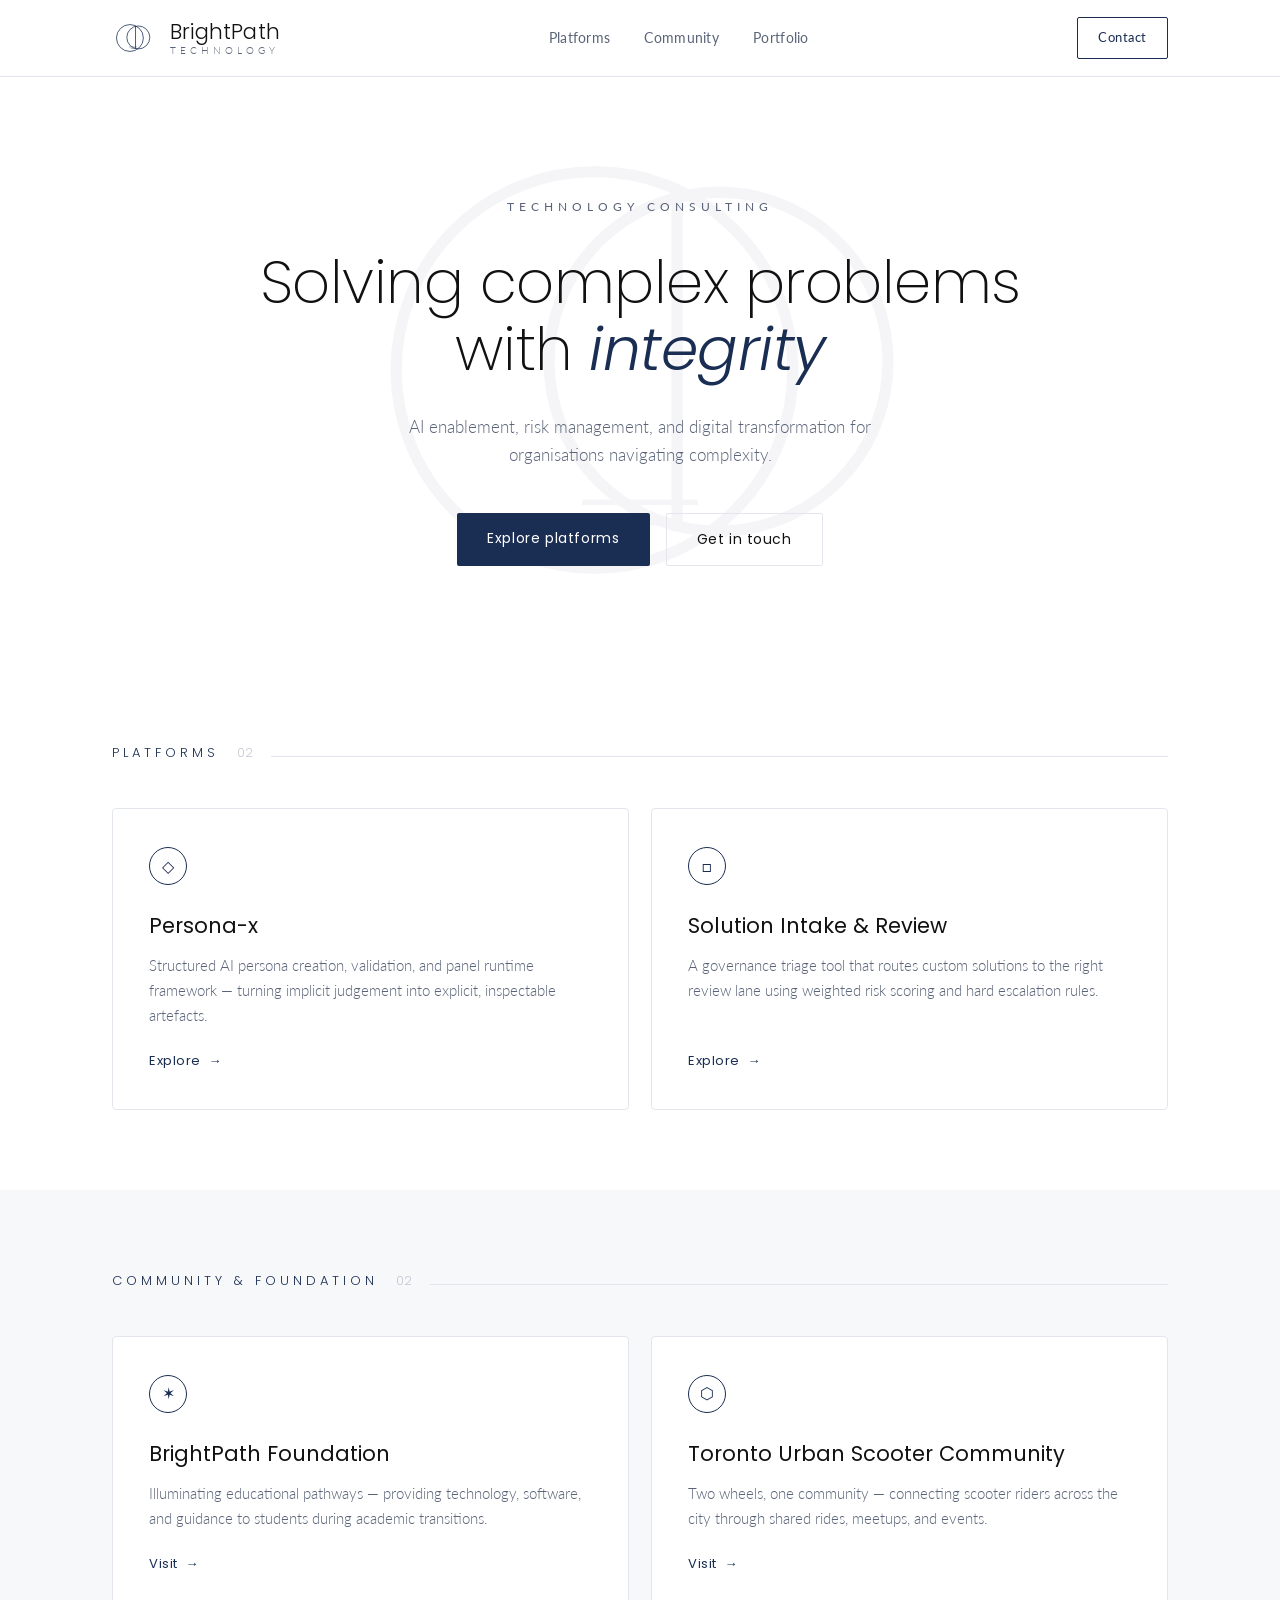
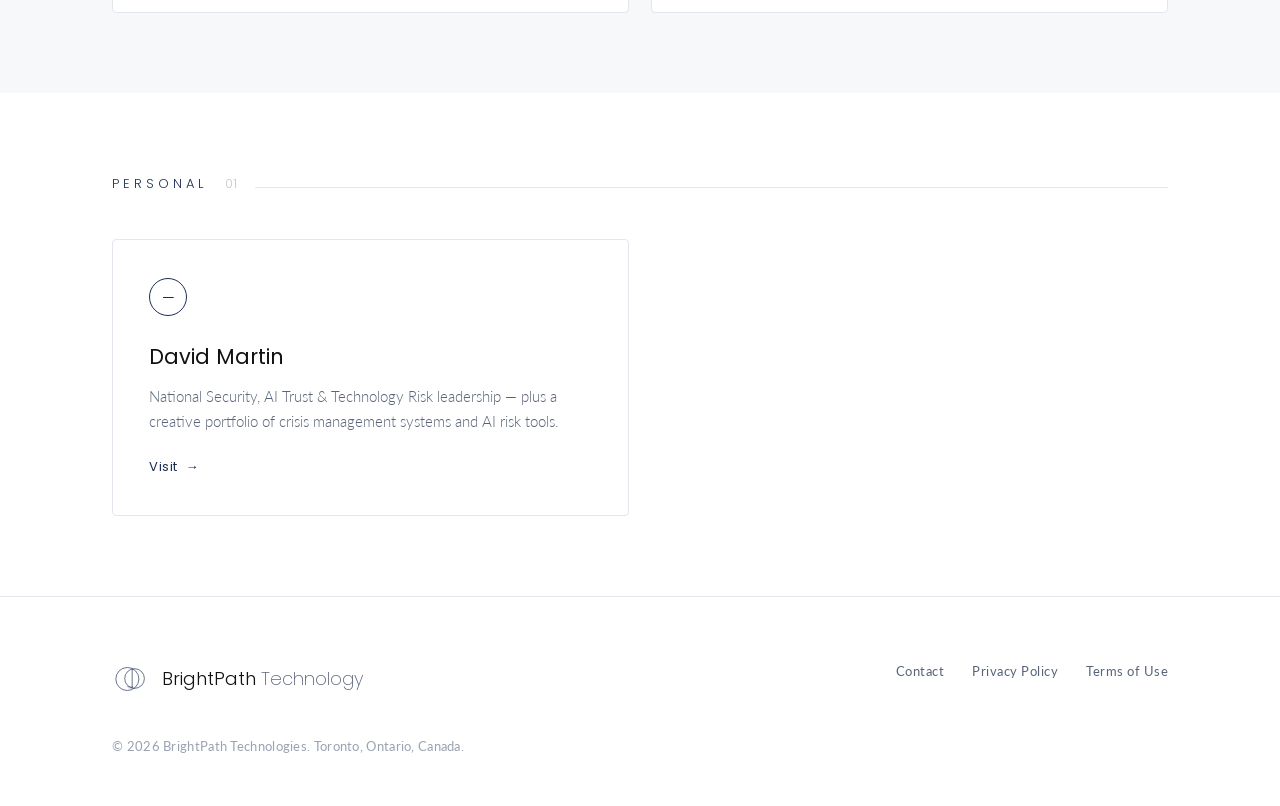
==== index.html @ d6ebf039 "Rebranded BrightPath Technology site (static): navy mark, Poppins/Lato, hub + persona-x + tusc + pre" ====
<!DOCTYPE html>
<html lang="en">
<head>
<meta charset="UTF-8">
<meta name="viewport" content="width=device-width, initial-scale=1.0">
<title>BrightPath Technology</title>
<meta name="description" content="Solving complex problems with integrity, insight, and innovation. AI enablement, risk management, and digital transformation.">
<link rel="preconnect" href="https://fonts.googleapis.com">
<link rel="preconnect" href="https://fonts.gstatic.com" crossorigin>
<link href="https://fonts.googleapis.com/css2?family=Poppins:wght@200;300;400;500&family=Lato:wght@300;400&display=swap" rel="stylesheet">
<style>
  :root{
    --navy:#1A2D52;
    --navy-soft:#2a3f6b;
    --ink:#111111;
    --grey:#5a6478;
    --line:#e3e6ec;
    --paper:#ffffff;
    --bg-tint:#f7f8fa;
  }
  *{margin:0;padding:0;box-sizing:border-box}
  html{scroll-behavior:smooth}
  body{
    font-family:'Lato',-apple-system,sans-serif;
    color:var(--ink);
    background:var(--paper);
    line-height:1.65;
    -webkit-font-smoothing:antialiased;
  }
  .wrap{max-width:1120px;margin:0 auto;padding:0 32px}
  a{color:inherit;text-decoration:none}
  h1,h2,h3,.word{font-family:'Poppins',sans-serif}

  /* ---------- Header ---------- */
  header{position:sticky;top:0;z-index:50;background:rgba(255,255,255,.88);backdrop-filter:blur(10px);border-bottom:1px solid var(--line)}
  .nav{display:flex;align-items:center;justify-content:space-between;height:76px}
  .brand{display:flex;align-items:center;gap:16px}
  .brand svg{width:42px;height:42px;display:block}
  .brand .txt{display:flex;flex-direction:column;line-height:1}
  .brand .word{font-weight:300;font-size:21px;color:var(--ink);letter-spacing:.2px}
  .brand .sub{font-family:'Lato',sans-serif;font-weight:300;font-size:9.5px;letter-spacing:4px;color:var(--grey);margin-top:4px}
  .menu{display:flex;gap:34px;font-size:14px;letter-spacing:.3px;color:var(--grey)}
  .menu a{transition:color .2s}
  .menu a:hover{color:var(--navy)}
  .nav-cta{border:1px solid var(--navy);color:var(--navy);padding:9px 20px;border-radius:2px;font-size:13px;letter-spacing:.5px;transition:all .2s}
  .nav-cta:hover{background:var(--navy);color:#fff}
  @media(max-width:780px){.menu{display:none}}

  /* ---------- Hero ---------- */
  .hero{padding:120px 0 96px;text-align:center;position:relative;overflow:hidden}
  .hero .eyebrow{font-size:12px;letter-spacing:5px;text-transform:uppercase;color:var(--grey);margin-bottom:32px}
  .hero h1{font-weight:200;font-size:clamp(34px,5.5vw,60px);line-height:1.12;letter-spacing:-.5px;color:var(--ink);max-width:880px;margin:0 auto}
  .hero h1 em{font-style:italic;font-weight:300;color:var(--navy)}
  .hero p{max-width:560px;margin:30px auto 0;font-size:17px;color:var(--grey);font-weight:300}
  .hero .actions{margin-top:44px;display:flex;gap:16px;justify-content:center;flex-wrap:wrap}
  .btn{padding:14px 30px;border-radius:2px;font-size:14px;letter-spacing:.6px;transition:all .2s;font-family:'Poppins';font-weight:400}
  .btn-solid{background:var(--navy);color:#fff}
  .btn-solid:hover{background:var(--navy-soft)}
  .btn-ghost{border:1px solid var(--line);color:var(--ink)}
  .btn-ghost:hover{border-color:var(--navy);color:var(--navy)}
  .hero-mark{position:absolute;top:50%;left:50%;transform:translate(-50%,-50%);width:620px;height:620px;opacity:.04;z-index:-1}

  /* ---------- Sections ---------- */
  section{padding:80px 0}
  .sec-head{display:flex;align-items:baseline;gap:18px;margin-bottom:44px}
  .sec-head h2{font-weight:300;font-size:13px;letter-spacing:4px;text-transform:uppercase;color:var(--navy)}
  .sec-head .count{font-family:'Poppins';font-weight:300;font-size:13px;color:var(--line);color:#c3c8d3}
  .sec-head .rule{flex:1;height:1px;background:var(--line)}

  .cards{display:grid;grid-template-columns:repeat(2,1fr);gap:22px}
  @media(max-width:720px){.cards{grid-template-columns:1fr}}
  .card{border:1px solid var(--line);border-radius:4px;padding:38px 36px;transition:all .25s;background:#fff;display:flex;flex-direction:column;min-height:220px}
  .card:hover{border-color:var(--navy);transform:translateY(-3px);box-shadow:0 18px 40px -24px rgba(26,45,82,.35)}
  .card .glyph{width:38px;height:38px;border:1px solid var(--navy);border-radius:50%;display:flex;align-items:center;justify-content:center;color:var(--navy);font-size:16px;margin-bottom:24px}
  .card h3{font-weight:400;font-size:21px;color:var(--ink);margin-bottom:10px}
  .card p{color:var(--grey);font-size:15px;font-weight:300;flex:1}
  .card .go{margin-top:22px;font-family:'Poppins';font-weight:400;font-size:13px;letter-spacing:.5px;color:var(--navy);display:inline-flex;align-items:center;gap:8px}
  .card .go .arrow{transition:transform .2s}
  .card:hover .go .arrow{transform:translateX(5px)}

  .tint{background:var(--bg-tint)}

  /* ---------- Footer ---------- */
  footer{border-top:1px solid var(--line);padding:64px 0 48px}
  .foot-grid{display:flex;justify-content:space-between;align-items:flex-start;gap:40px;flex-wrap:wrap}
  .foot-brand{display:flex;align-items:center;gap:14px}
  .foot-brand svg{width:36px;height:36px}
  .foot-brand .word{font-family:'Poppins';font-weight:300;font-size:18px}
  .foot-links{display:flex;gap:28px;font-size:13px;letter-spacing:.5px;color:var(--grey)}
  .foot-links a:hover{color:var(--navy)}
  .foot-meta{margin-top:40px;font-size:12.5px;color:#9aa3b2;letter-spacing:.3px}
</style>
</head>
<body>

<!-- Reusable mark -->
<svg style="display:none">
  <symbol id="bp-mark" viewBox="0 0 300 300">
    <g fill="none" stroke="currentColor" stroke-width="5.5">
      <circle cx="128" cy="150" r="96"/><circle cx="188" cy="146" r="82"/>
      <line x1="168" y1="64" x2="168" y2="228"/>
    </g>
    <g stroke="currentColor" stroke-width="2.6">
      <line x1="122" y1="214" x2="178" y2="214"/><line x1="135" y1="224" x2="165" y2="224"/>
    </g>
  </symbol>
</svg>

<header>
  <div class="wrap nav">
    <a class="brand" href="/" style="color:var(--navy)">
      <svg><use href="#bp-mark"/></svg>
      <span class="txt"><span class="word">BrightPath</span><span class="sub">TECHNOLOGY</span></span>
    </a>
    <nav class="menu">
      <a href="#platforms">Platforms</a>
      <a href="#community">Community</a>
      <a href="#personal">Portfolio</a>
    </nav>
    <a class="nav-cta" href="https://advisors.brightpathtechnology.io/contact">Contact</a>
  </div>
</header>

<section class="hero">
  <svg class="hero-mark" style="color:var(--navy)"><use href="#bp-mark"/></svg>
  <div class="wrap">
    <div class="eyebrow">Technology Consulting</div>
    <h1>Solving complex problems with <em>integrity</em></h1>
    <p>AI enablement, risk management, and digital transformation for organisations navigating complexity.</p>
    <div class="actions">
      <a class="btn btn-solid" href="#platforms">Explore platforms</a>
      <a class="btn btn-ghost" href="https://advisors.brightpathtechnology.io/contact">Get in touch</a>
    </div>
  </div>
</section>

<section id="platforms">
  <div class="wrap">
    <div class="sec-head"><h2>Platforms</h2><span class="count">02</span><span class="rule"></span></div>
    <div class="cards">
      <a class="card" href="/persona-x/">
        <span class="glyph">◇</span>
        <h3>Persona-x</h3>
        <p>Structured AI persona creation, validation, and panel runtime framework — turning implicit judgement into explicit, inspectable artefacts.</p>
        <span class="go">Explore <span class="arrow">→</span></span>
      </a>
      <a class="card" href="/solution-intake-review/">
        <span class="glyph">□</span>
        <h3>Solution Intake &amp; Review</h3>
        <p>A governance triage tool that routes custom solutions to the right review lane using weighted risk scoring and hard escalation rules.</p>
        <span class="go">Explore <span class="arrow">→</span></span>
      </a>
    </div>
  </div>
</section>

<section id="community" class="tint">
  <div class="wrap">
    <div class="sec-head"><h2>Community &amp; Foundation</h2><span class="count">02</span><span class="rule"></span></div>
    <div class="cards">
      <a class="card" href="/brightpath-foundation/">
        <span class="glyph">✶</span>
        <h3>BrightPath Foundation</h3>
        <p>Illuminating educational pathways — providing technology, software, and guidance to students during academic transitions.</p>
        <span class="go">Visit <span class="arrow">→</span></span>
      </a>
      <a class="card" href="/tusc-website/">
        <span class="glyph">⬡</span>
        <h3>Toronto Urban Scooter Community</h3>
        <p>Two wheels, one community — connecting scooter riders across the city through shared rides, meetups, and events.</p>
        <span class="go">Visit <span class="arrow">→</span></span>
      </a>
    </div>
  </div>
</section>

<section id="personal">
  <div class="wrap">
    <div class="sec-head"><h2>Personal</h2><span class="count">01</span><span class="rule"></span></div>
    <div class="cards">
      <a class="card" href="/david-martin-website/">
        <span class="glyph">—</span>
        <h3>David Martin</h3>
        <p>National Security, AI Trust &amp; Technology Risk leadership — plus a creative portfolio of crisis management systems and AI risk tools.</p>
        <span class="go">Visit <span class="arrow">→</span></span>
      </a>
    </div>
  </div>
</section>

<footer>
  <div class="wrap">
    <div class="foot-grid">
      <a class="foot-brand" href="/" style="color:var(--navy)">
        <svg><use href="#bp-mark"/></svg>
        <span class="word" style="color:var(--ink)">BrightPath <span style="color:var(--grey);font-weight:200">Technology</span></span>
      </a>
      <div class="foot-links">
        <a href="https://advisors.brightpathtechnology.io/contact">Contact</a>
        <a href="https://advisors.brightpathtechnology.io/privacy">Privacy Policy</a>
        <a href="https://advisors.brightpathtechnology.io/terms">Terms of Use</a>
      </div>
    </div>
    <div class="foot-meta">© 2026 BrightPath Technologies. Toronto, Ontario, Canada.</div>
  </div>
</footer>

</body>
</html>
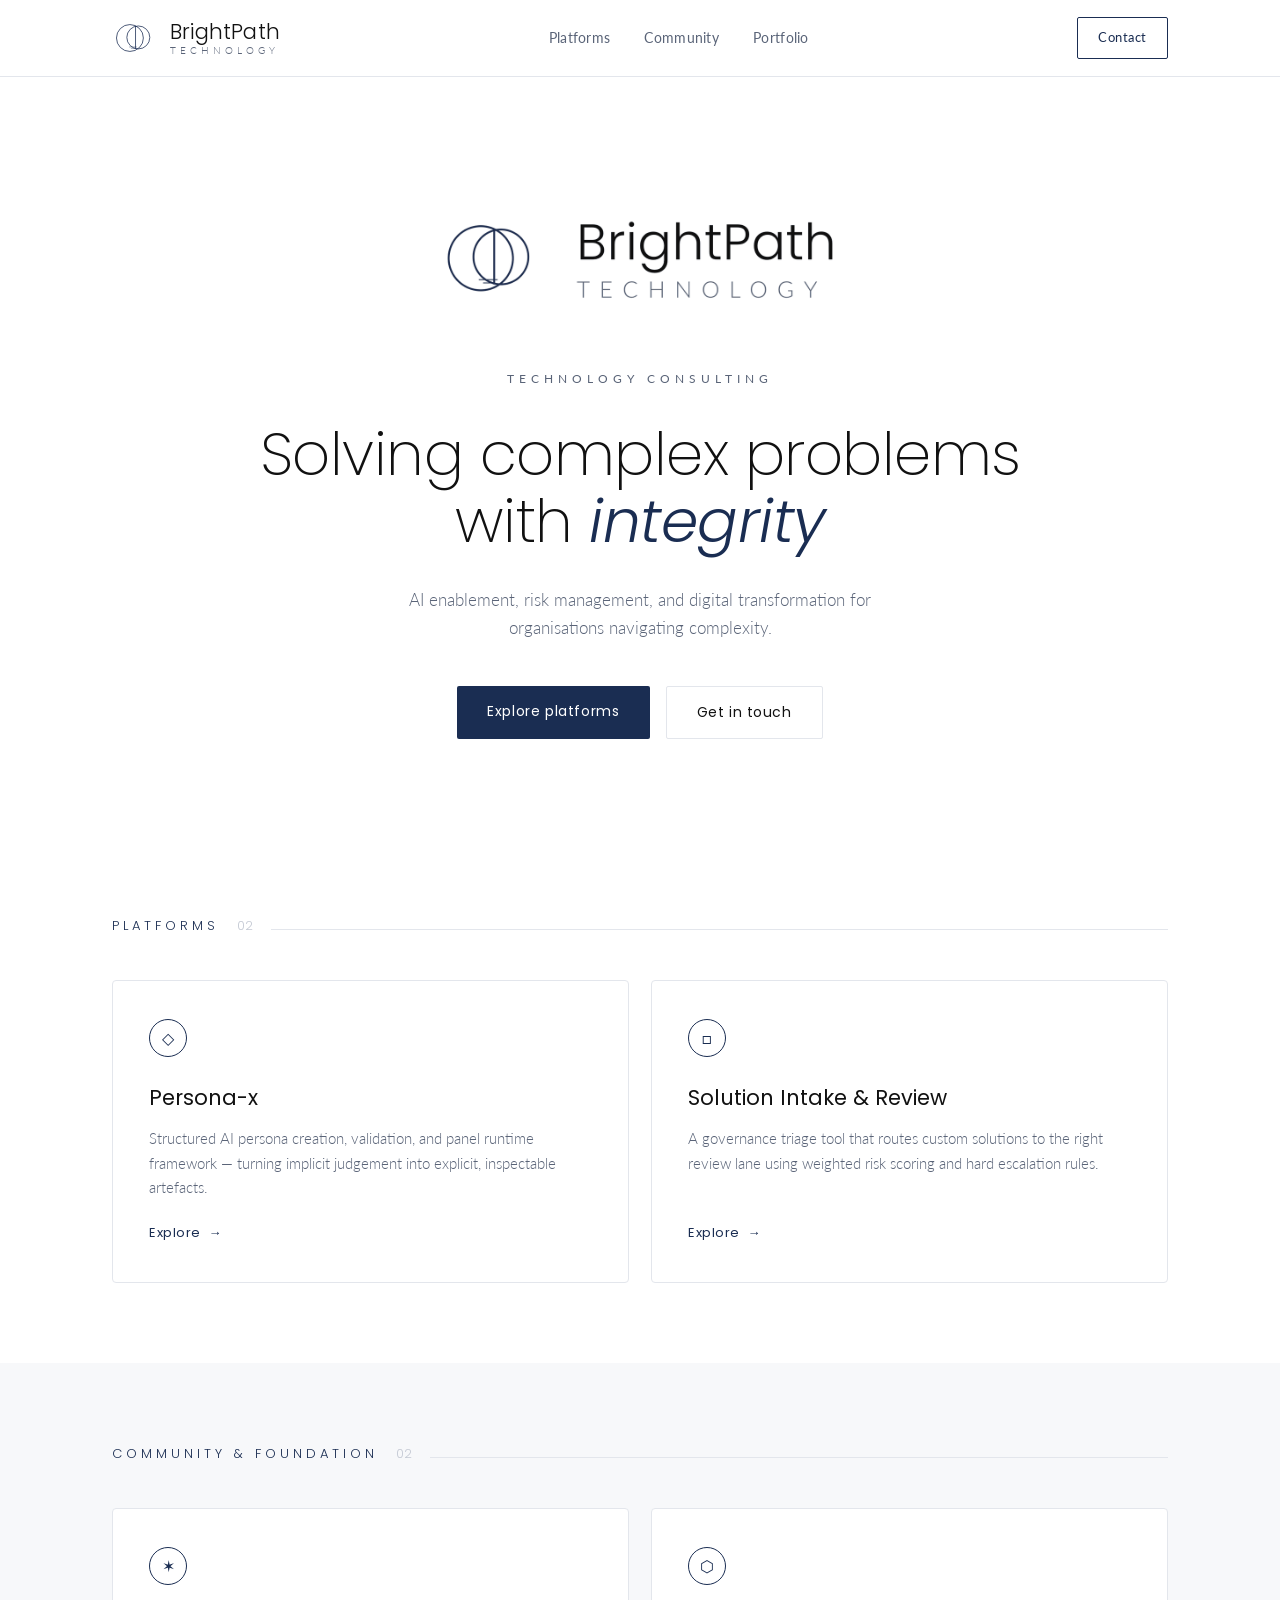
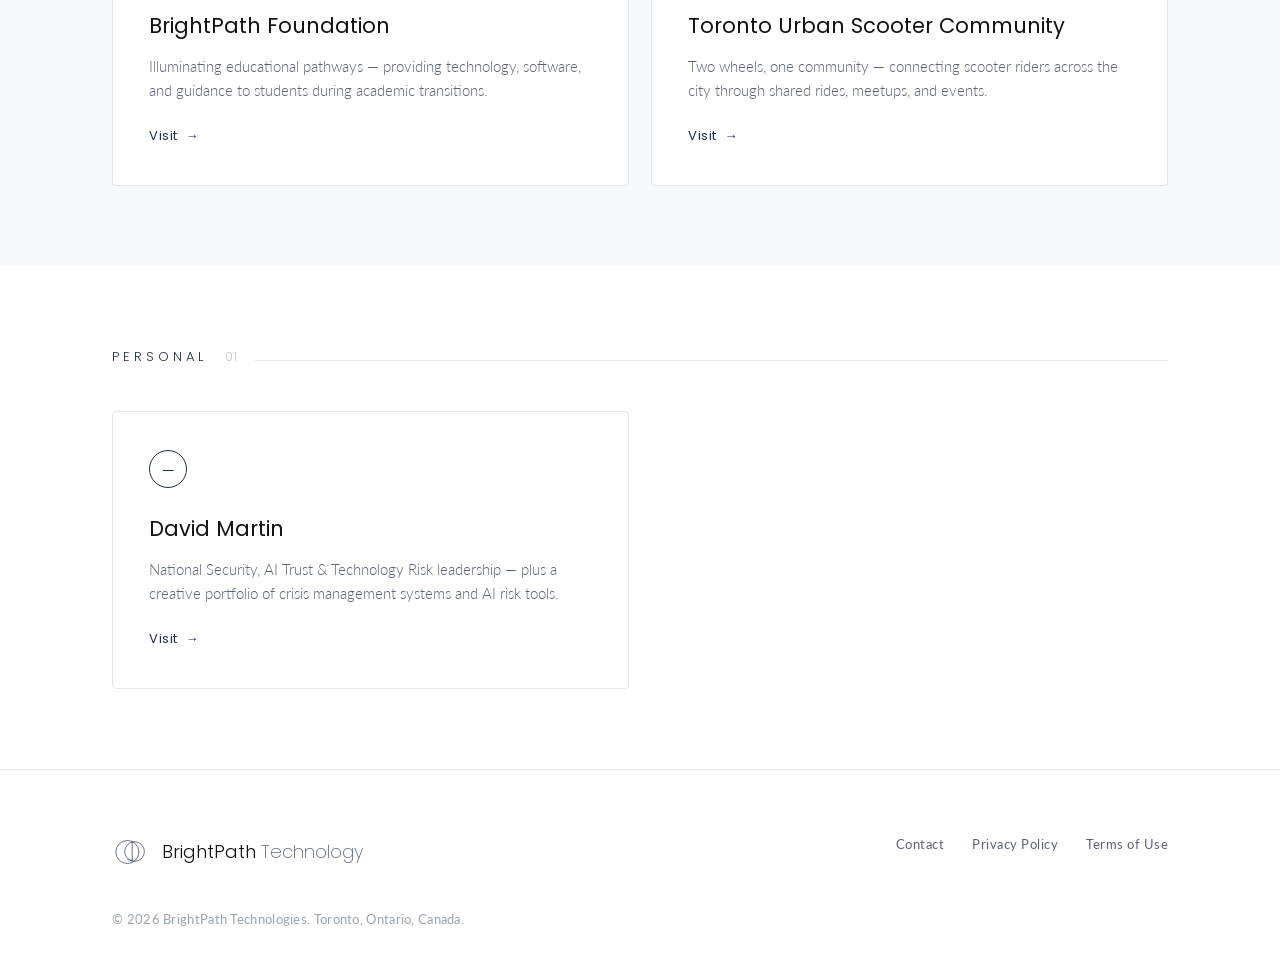
==== commit 73e13582: "Add DNS migration notes, site assets, and Vercel DNS import script Uncommitted work at time of backu" ====
--- a/index.html
+++ b/index.html
@@ -59,6 +59,7 @@
   .btn-ghost{border:1px solid var(--line);color:var(--ink)}
   .btn-ghost:hover{border-color:var(--navy);color:var(--navy)}
   .hero-mark{position:absolute;top:50%;left:50%;transform:translate(-50%,-50%);width:620px;height:620px;opacity:.04;z-index:-1}
+  .hero-logo{display:block;width:min(440px,82vw);height:auto;margin:0 auto 44px}
 
   /* ---------- Sections ---------- */
   section{padding:80px 0}
@@ -122,8 +123,8 @@
 </header>
 
 <section class="hero">
-  <svg class="hero-mark" style="color:var(--navy)"><use href="#bp-mark"/></svg>
-  <div class="wrap">
+  <div class="wrap">
+    <img class="hero-logo" src="/assets/brightpath-animated.gif" alt="BrightPath Technology" width="1000" height="292">
     <div class="eyebrow">Technology Consulting</div>
     <h1>Solving complex problems with <em>integrity</em></h1>
     <p>AI enablement, risk management, and digital transformation for organisations navigating complexity.</p>
